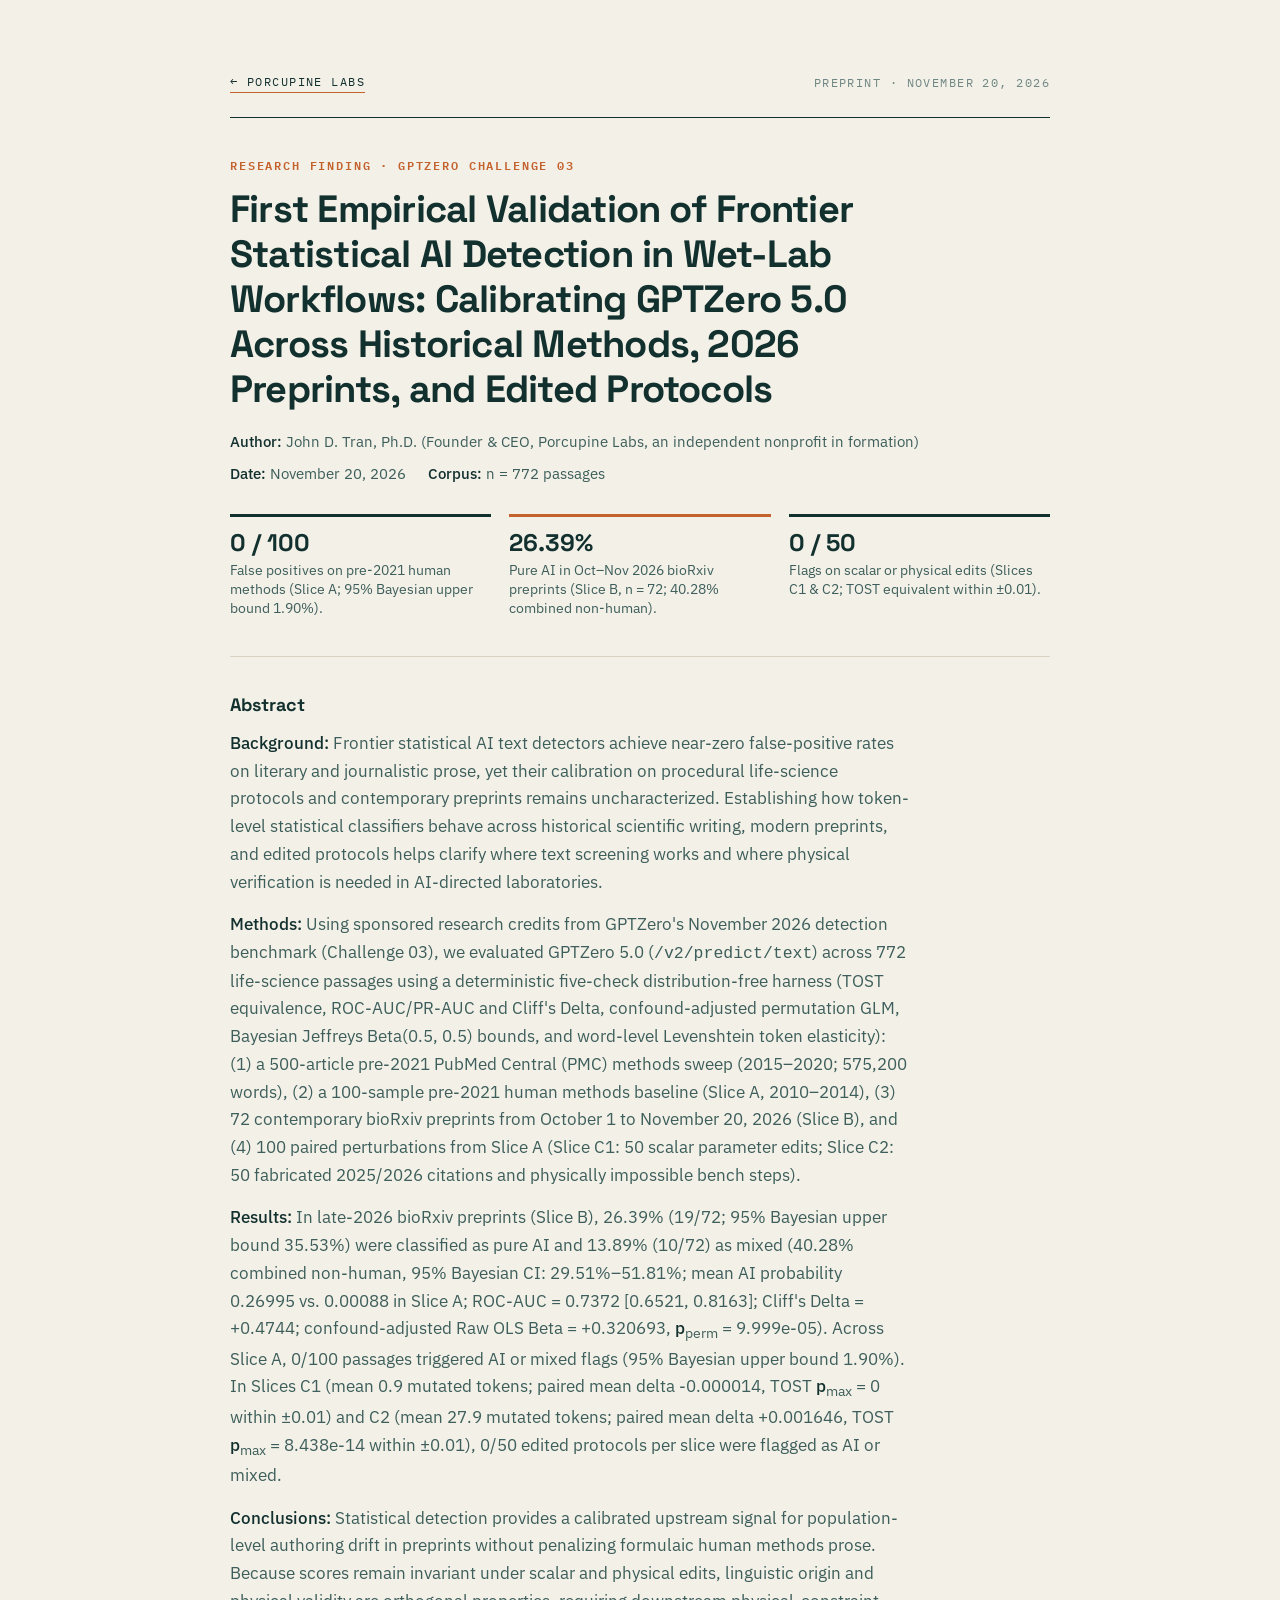
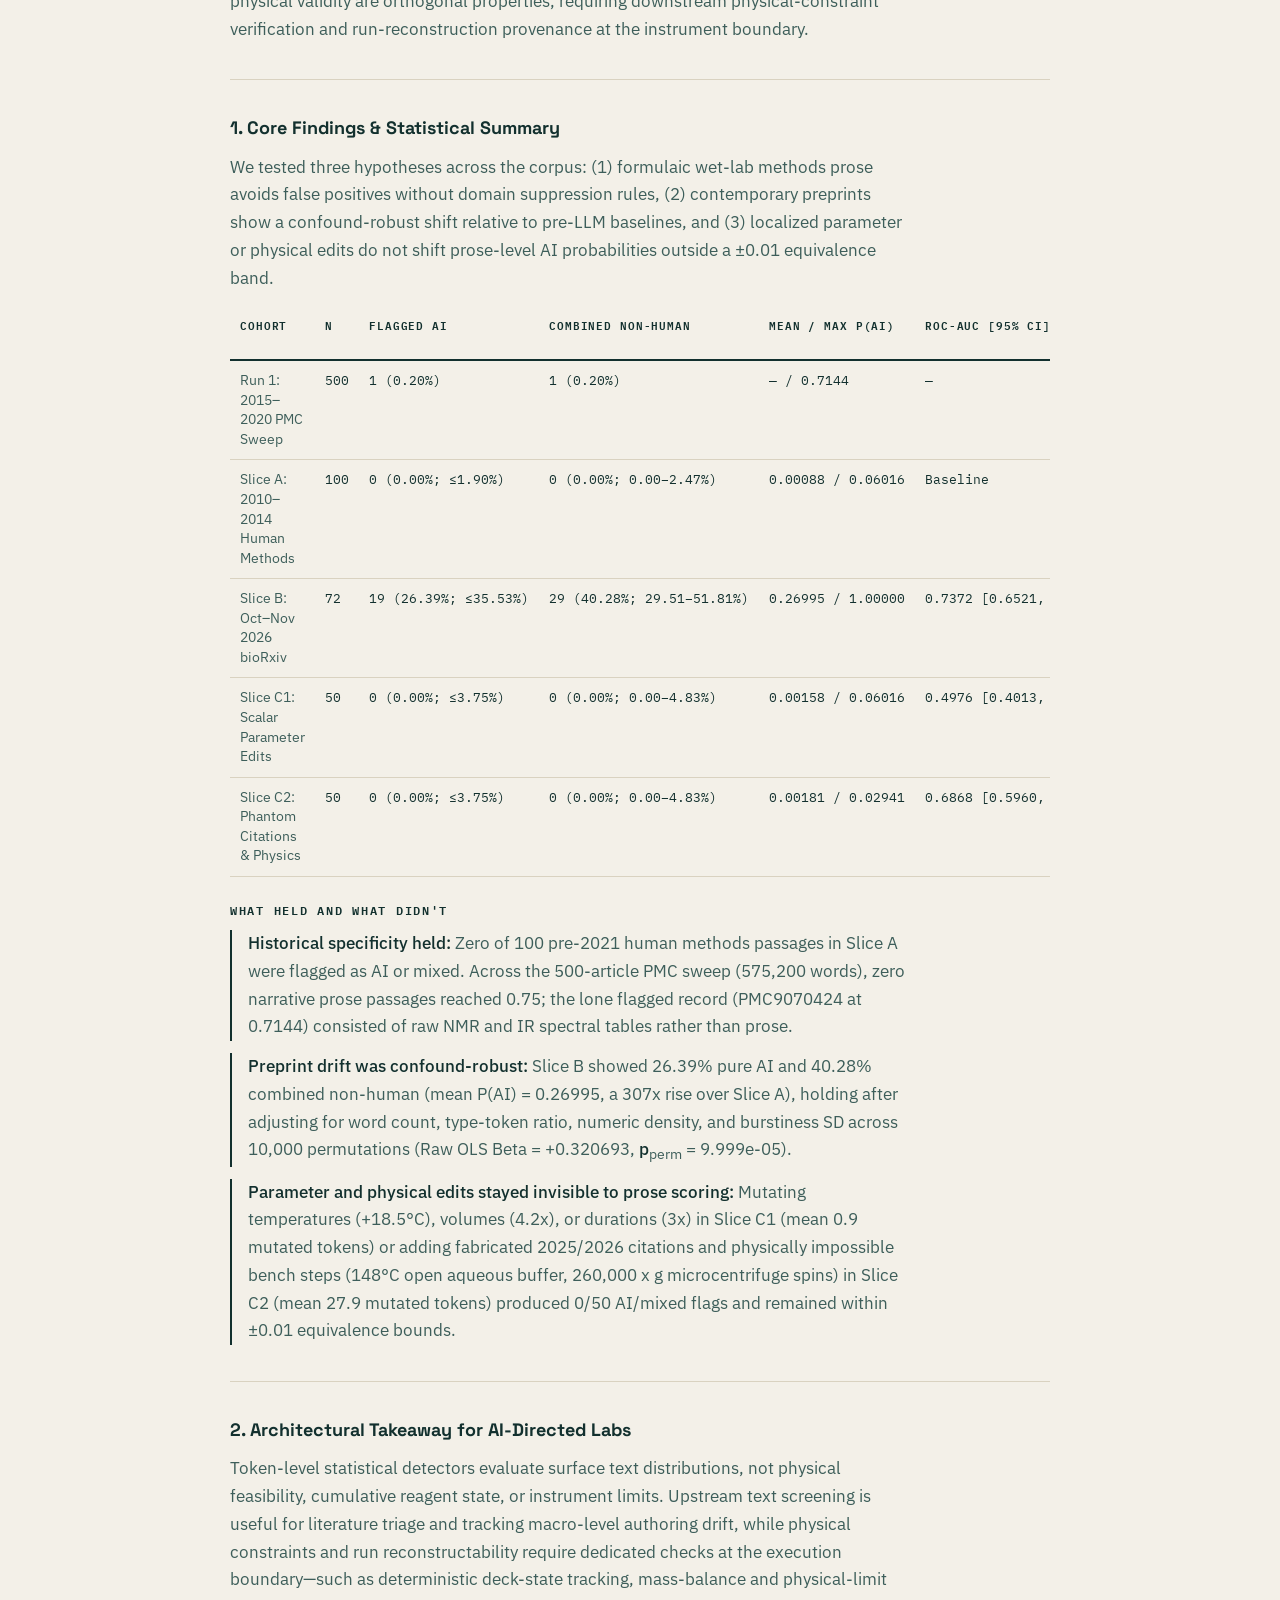
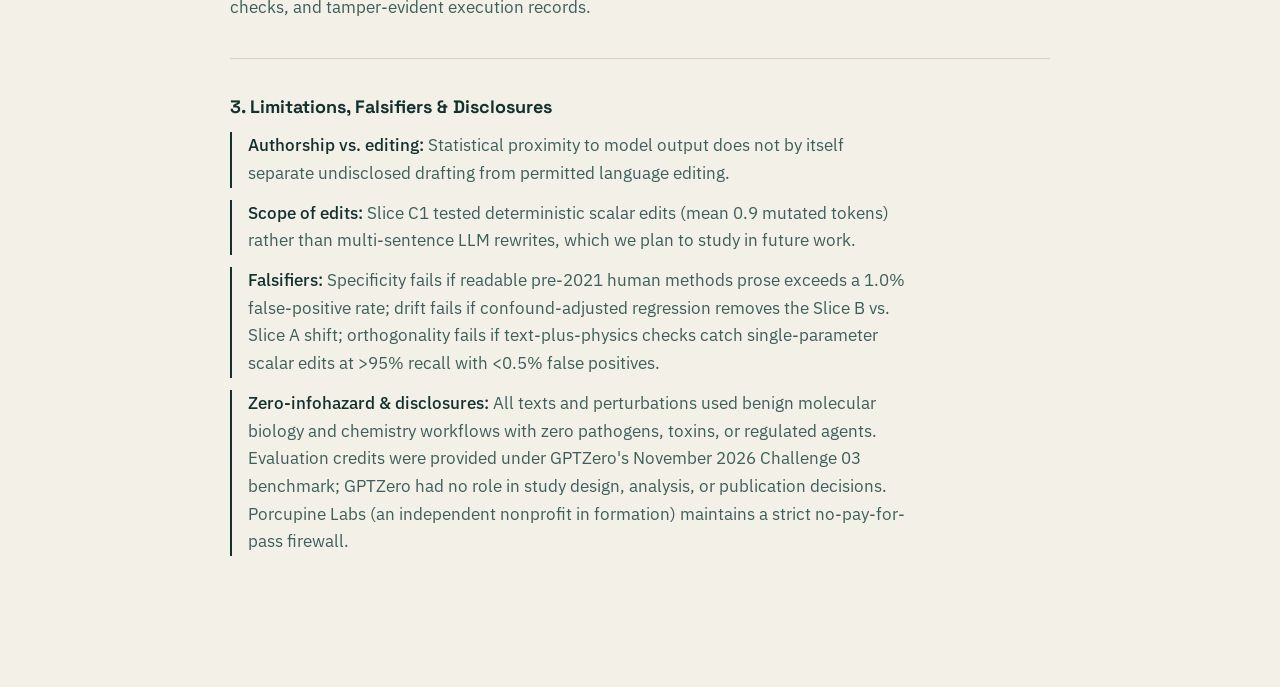
==== research/index.html @ 63c5481a "Publish dedicated /research preprint page and link from index" ====
<!doctype html>
<html lang="en">
<head>
<meta charset="utf-8">
<meta name="viewport" content="width=device-width,initial-scale=1,viewport-fit=cover">
<meta name="theme-color" content="#F3F0E8">
<link rel="canonical" href="https://porcupinelabs.org/research">
<meta property="og:type" content="article">
<meta property="og:site_name" content="Porcupine Labs">
<meta property="og:title" content="First Empirical Validation of Frontier Statistical AI Detection in Wet-Lab Workflows — Porcupine Labs">
<meta property="og:url" content="https://porcupinelabs.org/research">
<meta property="og:description" content="Calibrating GPTZero 5.0 across historical wet-lab methods, late-2026 bioRxiv preprints, and parameter-edited protocols (n = 772).">
<meta name="twitter:card" content="summary">
<link rel="icon" href="/favicon.svg" type="image/svg+xml">
<link rel="apple-touch-icon" href="/apple-touch-icon.png">
<title>Research Preprint — Porcupine Labs</title>
<meta name="description" content="First Empirical Validation of Frontier Statistical AI Detection in Wet-Lab Workflows: Calibrating GPTZero 5.0 Across Historical Methods, 2026 Preprints, and Edited Protocols.">
<link rel="preconnect" href="https://fonts.googleapis.com">
<link rel="preconnect" href="https://fonts.gstatic.com" crossorigin>
<link rel="stylesheet" href="https://fonts.googleapis.com/css2?family=Space+Grotesk:wght@500;700&family=IBM+Plex+Sans:wght@400;500&family=IBM+Plex+Mono:wght@400;600&display=swap">
<style>
:root{
  --bg:#F3F0E8; --ink:#12302E; --muted:#3D5E5A; --subtle:#6F8783;
  --rule:#D9D2C0; --rule-strong:#12302E; --quill:#C4622D;
  --mark:#12302E; --mark-lt:#265A55;
  --display:"Space Grotesk",system-ui,sans-serif;
  --body:"IBM Plex Sans",system-ui,-apple-system,"Helvetica Neue",sans-serif;
  --mono:"IBM Plex Mono",ui-monospace,SFMono-Regular,Menlo,monospace;
  color-scheme:light;
}
*{box-sizing:border-box;margin:0;padding:0}
body{
  background:var(--bg);color:var(--ink);font-family:var(--body);
  font-size:16.5px;line-height:1.68;-webkit-font-smoothing:antialiased;
  padding-left:max(24px,env(safe-area-inset-left,0px));
  padding-right:max(24px,env(safe-area-inset-right,0px));
}
.container{max-width:820px;margin-inline:auto;padding-block:clamp(44px,7vw,72px) 96px}
.topbar{
  display:flex;justify-content:space-between;align-items:center;gap:16px;
  padding-bottom:24px;border-bottom:1px solid var(--rule-strong);
  font-family:var(--mono);font-size:12px;letter-spacing:.12em;text-transform:uppercase;
}
.topbar a{color:var(--ink);text-decoration:none;border-bottom:1px solid var(--quill)}
.topbar span{color:var(--subtle)}
.paper-head{padding-block:38px;border-bottom:1px solid var(--rule)}
.kicker{
  font-family:var(--mono);font-size:11.5px;font-weight:600;letter-spacing:.16em;
  text-transform:uppercase;color:var(--quill);margin-bottom:12px;
}
h1{
  font-family:var(--display);font-weight:700;font-size:clamp(26px,4.2vw,38px);
  line-height:1.18;letter-spacing:-.02em;color:var(--ink);max-width:28ch;
}
.meta{
  margin-top:18px;display:flex;flex-wrap:wrap;gap:8px 22px;
  font-size:14.5px;color:var(--muted);
}
.meta b{font-weight:500;color:var(--ink)}
.kpis{
  display:grid;grid-template-columns:repeat(3,minmax(0,1fr));gap:18px;
  margin-top:28px;
}
.kpi{border-top:3px solid var(--mark);padding-top:12px}
.kpi.accent{border-top-color:var(--quill)}
.kpi .val{
  font-family:var(--display);font-weight:700;font-size:24px;line-height:1.15;color:var(--ink);
}
.kpi .lbl{margin-top:4px;font-size:13.5px;line-height:1.4;color:var(--muted)}
section{padding-block:36px;border-bottom:1px solid var(--rule)}
section:last-of-type{border-bottom:0}
h2{
  font-family:var(--display);font-weight:700;font-size:18px;
  line-height:1.3;color:var(--ink);margin-bottom:14px;
}
h3{
  font-family:var(--mono);font-size:11.5px;font-weight:600;letter-spacing:.15em;
  text-transform:uppercase;color:var(--ink);margin:24px 0 10px;
}
p{color:var(--muted);margin-bottom:15px;max-width:68ch}
p:last-child{margin-bottom:0}
em{font-style:normal;color:var(--ink);font-weight:500}
a{color:var(--ink);text-decoration:none;border-bottom:1px solid var(--quill)}
ul.clean{list-style:none;display:grid;gap:12px;margin-top:8px}
ul.clean li{padding-left:16px;border-left:2px solid var(--rule-strong);color:var(--muted);max-width:68ch}
ul.clean b{color:var(--ink);font-weight:500}
.table-wrap{overflow-x:auto;margin-top:14px}
table{width:100%;border-collapse:collapse;font-size:13.5px;line-height:1.45}
th,td{text-align:left;padding:10px 10px;border-bottom:1px solid var(--rule);vertical-align:top}
th{
  font-family:var(--mono);font-size:11px;font-weight:600;letter-spacing:.08em;
  text-transform:uppercase;color:var(--ink);border-bottom:2px solid var(--rule-strong);
}
td{color:var(--muted)}
.num{font-family:var(--mono);font-size:12.5px;color:var(--ink);white-space:nowrap}
@media (max-width:680px){
  .kpis{grid-template-columns:1fr}
  .topbar{flex-direction:column;align-items:flex-start}
}
:focus-visible{outline:2px solid var(--quill);outline-offset:3px}
</style>
</head>
<body>
<div class="container">
  <div class="topbar">
    <a href="/">← Porcupine Labs</a>
    <span>Preprint · November 20, 2026</span>
  </div>

  <header class="paper-head">
    <div class="kicker">Research Finding · GPTZero Challenge 03</div>
    <h1>First Empirical Validation of Frontier Statistical AI Detection in Wet-Lab Workflows: Calibrating GPTZero 5.0 Across Historical Methods, 2026 Preprints, and Edited Protocols</h1>
    <div class="meta">
      <span><b>Author:</b> John D. Tran, Ph.D. (Founder &amp; CEO, Porcupine Labs, an independent nonprofit in formation)</span>
      <span><b>Date:</b> November 20, 2026</span>
      <span><b>Corpus:</b> n = 772 passages</span>
    </div>

    <div class="kpis">
      <div class="kpi">
        <div class="val">0 / 100</div>
        <div class="lbl">False positives on pre-2021 human methods (Slice A; 95% Bayesian upper bound 1.90%).</div>
      </div>
      <div class="kpi accent">
        <div class="val">26.39%</div>
        <div class="lbl">Pure AI in Oct–Nov 2026 bioRxiv preprints (Slice B, n = 72; 40.28% combined non-human).</div>
      </div>
      <div class="kpi">
        <div class="val">0 / 50</div>
        <div class="lbl">Flags on scalar or physical edits (Slices C1 &amp; C2; TOST equivalent within ±0.01).</div>
      </div>
    </div>
  </header>

  <main>
    <section>
      <h2>Abstract</h2>
      <p><em>Background:</em> Frontier statistical AI text detectors achieve near-zero false-positive rates on literary and journalistic prose, yet their calibration on procedural life-science protocols and contemporary preprints remains uncharacterized. Establishing how token-level statistical classifiers behave across historical scientific writing, modern preprints, and edited protocols helps clarify where text screening works and where physical verification is needed in AI-directed laboratories.</p>
      <p><em>Methods:</em> Using sponsored research credits from GPTZero's November 2026 detection benchmark (Challenge 03), we evaluated GPTZero 5.0 (<code>/v2/predict/text</code>) across 772 life-science passages using a deterministic five-check distribution-free harness (TOST equivalence, ROC-AUC/PR-AUC and Cliff's Delta, confound-adjusted permutation GLM, Bayesian Jeffreys Beta(0.5, 0.5) bounds, and word-level Levenshtein token elasticity): (1) a 500-article pre-2021 PubMed Central (PMC) methods sweep (2015–2020; 575,200 words), (2) a 100-sample pre-2021 human methods baseline (Slice A, 2010–2014), (3) 72 contemporary bioRxiv preprints from October 1 to November 20, 2026 (Slice B), and (4) 100 paired perturbations from Slice A (Slice C1: 50 scalar parameter edits; Slice C2: 50 fabricated 2025/2026 citations and physically impossible bench steps).</p>
      <p><em>Results:</em> In late-2026 bioRxiv preprints (Slice B), 26.39% (19/72; 95% Bayesian upper bound 35.53%) were classified as pure AI and 13.89% (10/72) as mixed (40.28% combined non-human, 95% Bayesian CI: 29.51%–51.81%; mean AI probability 0.26995 vs. 0.00088 in Slice A; ROC-AUC = 0.7372 [0.6521, 0.8163]; Cliff's Delta = +0.4744; confound-adjusted Raw OLS Beta = +0.320693, <em>p</em><sub>perm</sub> = 9.999e-05). Across Slice A, 0/100 passages triggered AI or mixed flags (95% Bayesian upper bound 1.90%). In Slices C1 (mean 0.9 mutated tokens; paired mean delta -0.000014, TOST <em>p</em><sub>max</sub> = 0 within ±0.01) and C2 (mean 27.9 mutated tokens; paired mean delta +0.001646, TOST <em>p</em><sub>max</sub> = 8.438e-14 within ±0.01), 0/50 edited protocols per slice were flagged as AI or mixed.</p>
      <p><em>Conclusions:</em> Statistical detection provides a calibrated upstream signal for population-level authoring drift in preprints without penalizing formulaic human methods prose. Because scores remain invariant under scalar and physical edits, linguistic origin and physical validity are orthogonal properties, requiring downstream physical-constraint verification and run-reconstruction provenance at the instrument boundary.</p>
    </section>

    <section>
      <h2>1. Core Findings &amp; Statistical Summary</h2>
      <p>We tested three hypotheses across the corpus: (1) formulaic wet-lab methods prose avoids false positives without domain suppression rules, (2) contemporary preprints show a confound-robust shift relative to pre-LLM baselines, and (3) localized parameter or physical edits do not shift prose-level AI probabilities outside a ±0.01 equivalence band.</p>

      <div class="table-wrap">
        <table>
          <thead>
            <tr>
              <th>Cohort</th>
              <th>n</th>
              <th>Flagged AI</th>
              <th>Combined Non-Human</th>
              <th>Mean / Max P(AI)</th>
              <th>ROC-AUC [95% CI]</th>
              <th>Cliff's Delta</th>
              <th>TOST (±0.01)</th>
            </tr>
          </thead>
          <tbody>
            <tr>
              <td>Run 1: 2015–2020 PMC Sweep</td>
              <td class="num">500</td>
              <td class="num">1 (0.20%)</td>
              <td class="num">1 (0.20%)</td>
              <td class="num">— / 0.7144</td>
              <td class="num">—</td>
              <td class="num">—</td>
              <td class="num">—</td>
            </tr>
            <tr>
              <td>Slice A: 2010–2014 Human Methods</td>
              <td class="num">100</td>
              <td class="num">0 (0.00%; ≤1.90%)</td>
              <td class="num">0 (0.00%; 0.00–2.47%)</td>
              <td class="num">0.00088 / 0.06016</td>
              <td class="num">Baseline</td>
              <td class="num">Baseline</td>
              <td class="num">Baseline</td>
            </tr>
            <tr>
              <td>Slice B: Oct–Nov 2026 bioRxiv</td>
              <td class="num">72</td>
              <td class="num">19 (26.39%; ≤35.53%)</td>
              <td class="num">29 (40.28%; 29.51–51.81%)</td>
              <td class="num">0.26995 / 1.00000</td>
              <td class="num">0.7372 [0.6521, 0.8163]</td>
              <td class="num">+0.4744</td>
              <td class="num">—</td>
            </tr>
            <tr>
              <td>Slice C1: Scalar Parameter Edits</td>
              <td class="num">50</td>
              <td class="num">0 (0.00%; ≤3.75%)</td>
              <td class="num">0 (0.00%; 0.00–4.83%)</td>
              <td class="num">0.00158 / 0.06016</td>
              <td class="num">0.4976 [0.4013, 0.5984]</td>
              <td class="num">-0.0048</td>
              <td class="num">p<sub>max</sub> = 0 (True)</td>
            </tr>
            <tr>
              <td>Slice C2: Phantom Citations &amp; Physics</td>
              <td class="num">50</td>
              <td class="num">0 (0.00%; ≤3.75%)</td>
              <td class="num">0 (0.00%; 0.00–4.83%)</td>
              <td class="num">0.00181 / 0.02941</td>
              <td class="num">0.6868 [0.5960, 0.7696]</td>
              <td class="num">+0.3736</td>
              <td class="num">8.438e-14 (True)</td>
            </tr>
          </tbody>
        </table>
      </div>

      <h3>What held and what didn't</h3>
      <ul class="clean">
        <li><b>Historical specificity held:</b> Zero of 100 pre-2021 human methods passages in Slice A were flagged as AI or mixed. Across the 500-article PMC sweep (575,200 words), zero narrative prose passages reached 0.75; the lone flagged record (PMC9070424 at 0.7144) consisted of raw NMR and IR spectral tables rather than prose.</li>
        <li><b>Preprint drift was confound-robust:</b> Slice B showed 26.39% pure AI and 40.28% combined non-human (mean P(AI) = 0.26995, a 307x rise over Slice A), holding after adjusting for word count, type-token ratio, numeric density, and burstiness SD across 10,000 permutations (Raw OLS Beta = +0.320693, <em>p</em><sub>perm</sub> = 9.999e-05).</li>
        <li><b>Parameter and physical edits stayed invisible to prose scoring:</b> Mutating temperatures (+18.5°C), volumes (4.2x), or durations (3x) in Slice C1 (mean 0.9 mutated tokens) or adding fabricated 2025/2026 citations and physically impossible bench steps (148°C open aqueous buffer, 260,000 x g microcentrifuge spins) in Slice C2 (mean 27.9 mutated tokens) produced 0/50 AI/mixed flags and remained within ±0.01 equivalence bounds.</li>
      </ul>
    </section>

    <section>
      <h2>2. Architectural Takeaway for AI-Directed Labs</h2>
      <p>Token-level statistical detectors evaluate surface text distributions, not physical feasibility, cumulative reagent state, or instrument limits. Upstream text screening is useful for literature triage and tracking macro-level authoring drift, while physical constraints and run reconstructability require dedicated checks at the execution boundary—such as deterministic deck-state tracking, mass-balance and physical-limit checks, and tamper-evident execution records.</p>
    </section>

    <section>
      <h2>3. Limitations, Falsifiers &amp; Disclosures</h2>
      <ul class="clean">
        <li><b>Authorship vs. editing:</b> Statistical proximity to model output does not by itself separate undisclosed drafting from permitted language editing.</li>
        <li><b>Scope of edits:</b> Slice C1 tested deterministic scalar edits (mean 0.9 mutated tokens) rather than multi-sentence LLM rewrites, which we plan to study in future work.</li>
        <li><b>Falsifiers:</b> Specificity fails if readable pre-2021 human methods prose exceeds a 1.0% false-positive rate; drift fails if confound-adjusted regression removes the Slice B vs. Slice A shift; orthogonality fails if text-plus-physics checks catch single-parameter scalar edits at &gt;95% recall with &lt;0.5% false positives.</li>
        <li><b>Zero-infohazard &amp; disclosures:</b> All texts and perturbations used benign molecular biology and chemistry workflows with zero pathogens, toxins, or regulated agents. Evaluation credits were provided under GPTZero's November 2026 Challenge 03 benchmark; GPTZero had no role in study design, analysis, or publication decisions. Porcupine Labs (an independent nonprofit in formation) maintains a strict no-pay-for-pass firewall.</li>
      </ul>
    </section>
  </main>
</div>
</body>
</html>
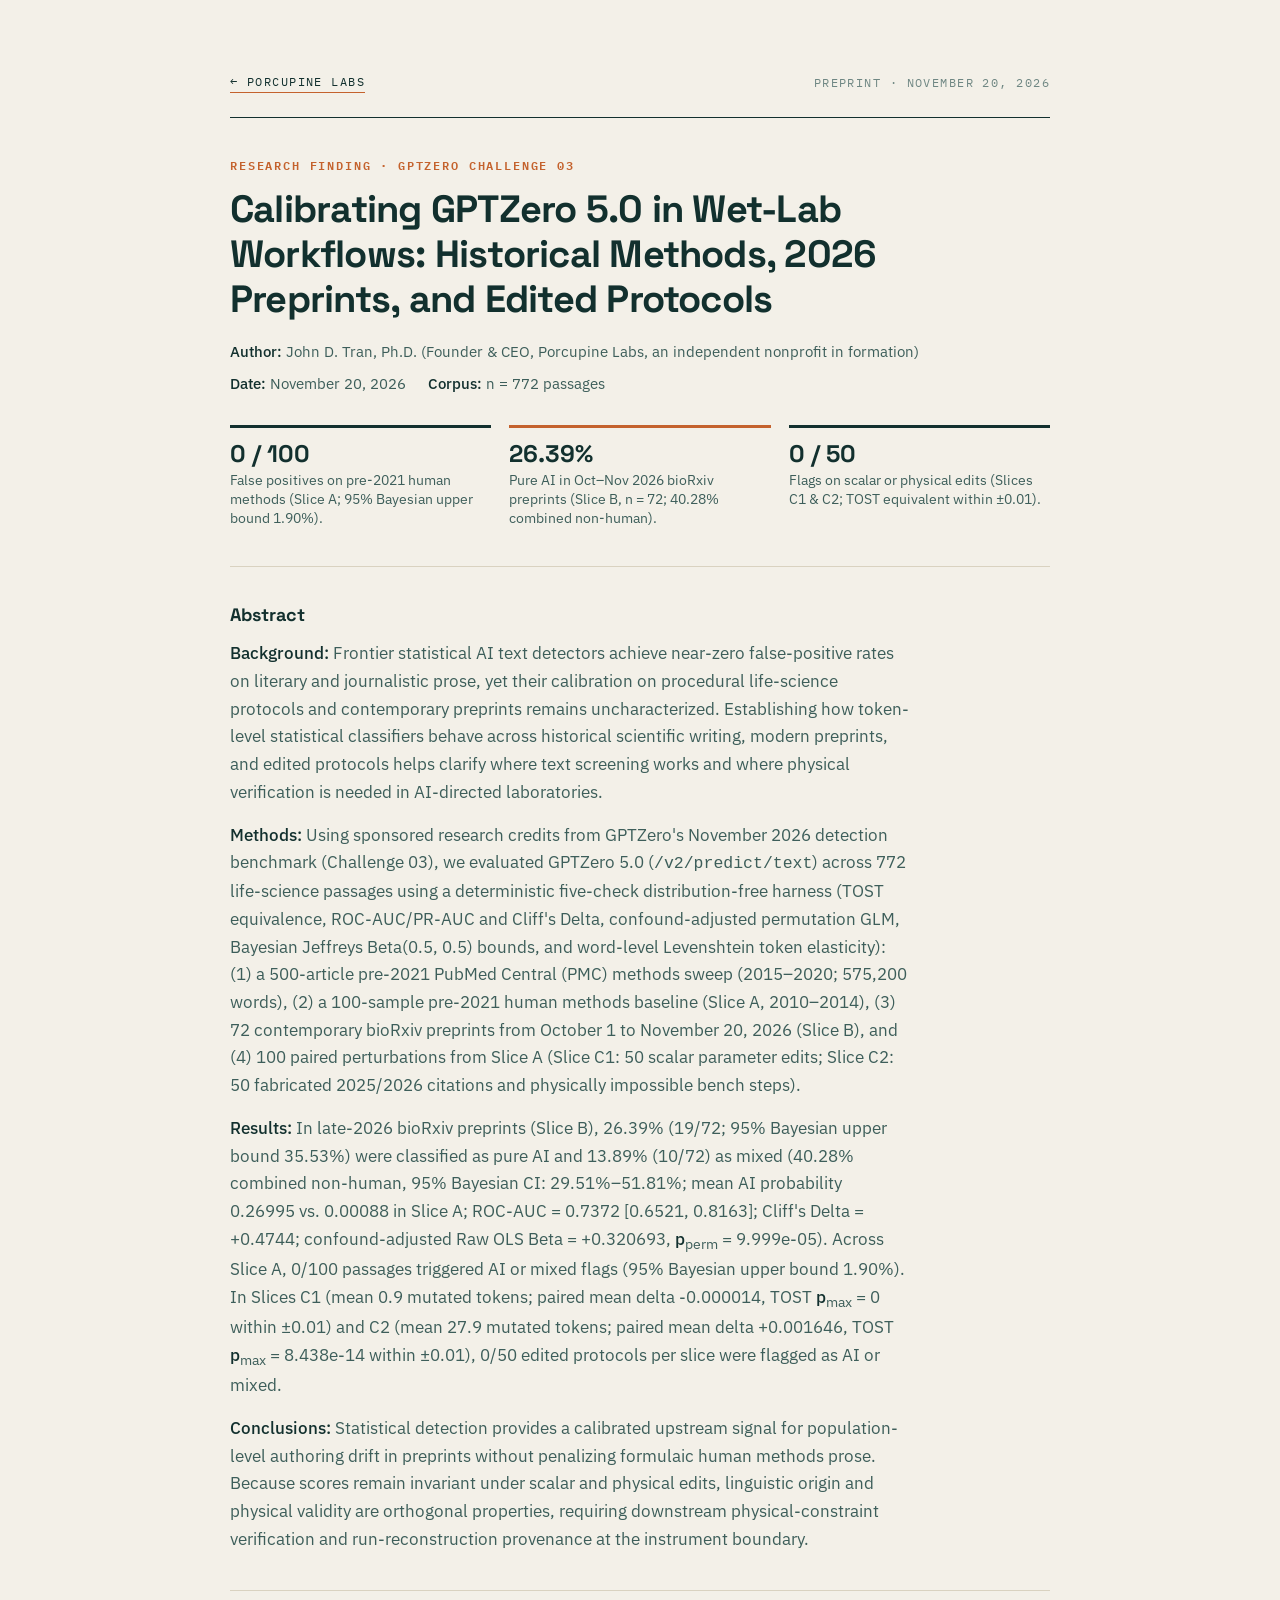
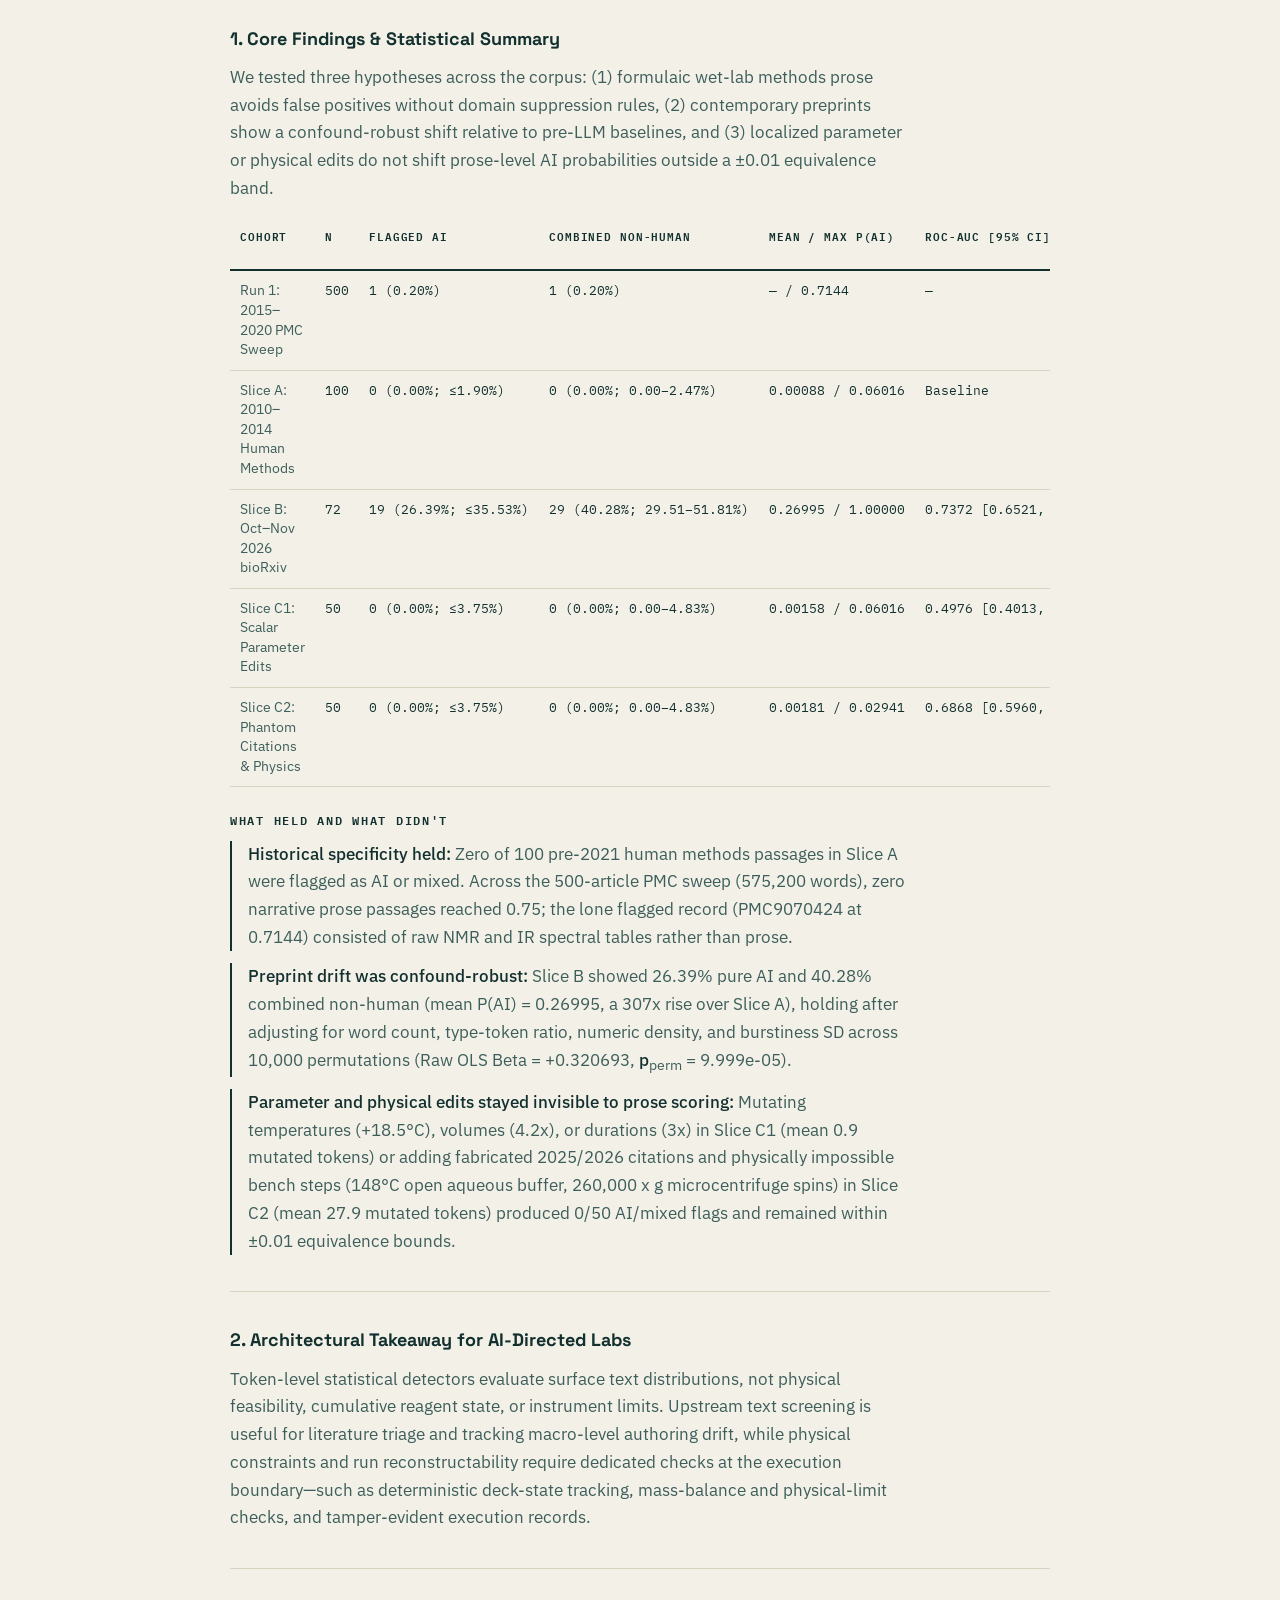
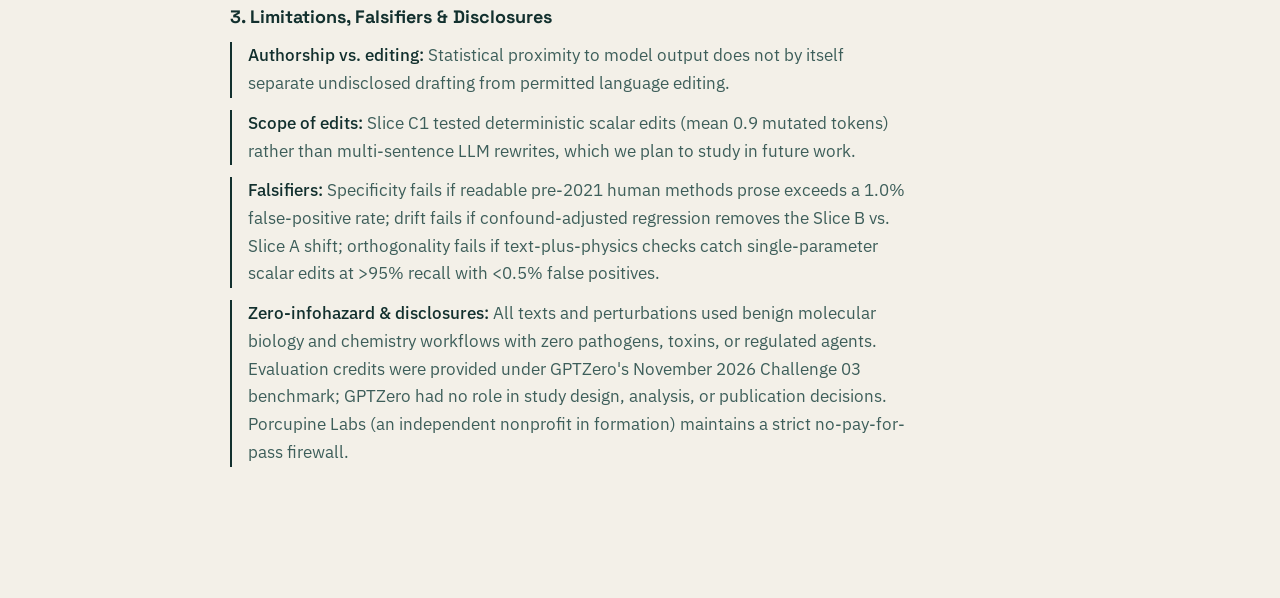
==== commit 610bf19e: "Retitle preprint, remove raw research artifacts from public site" ====
--- a/research/index.html
+++ b/research/index.html
@@ -7,14 +7,14 @@
 <link rel="canonical" href="https://porcupinelabs.org/research">
 <meta property="og:type" content="article">
 <meta property="og:site_name" content="Porcupine Labs">
-<meta property="og:title" content="First Empirical Validation of Frontier Statistical AI Detection in Wet-Lab Workflows — Porcupine Labs">
+<meta property="og:title" content="Calibrating GPTZero 5.0 in Wet-Lab Workflows — Porcupine Labs">
 <meta property="og:url" content="https://porcupinelabs.org/research">
 <meta property="og:description" content="Calibrating GPTZero 5.0 across historical wet-lab methods, late-2026 bioRxiv preprints, and parameter-edited protocols (n = 772).">
 <meta name="twitter:card" content="summary">
 <link rel="icon" href="/favicon.svg" type="image/svg+xml">
 <link rel="apple-touch-icon" href="/apple-touch-icon.png">
 <title>Research Preprint — Porcupine Labs</title>
-<meta name="description" content="First Empirical Validation of Frontier Statistical AI Detection in Wet-Lab Workflows: Calibrating GPTZero 5.0 Across Historical Methods, 2026 Preprints, and Edited Protocols.">
+<meta name="description" content="Calibrating GPTZero 5.0 in Wet-Lab Workflows: Historical Methods, 2026 Preprints, and Edited Protocols.">
 <link rel="preconnect" href="https://fonts.googleapis.com">
 <link rel="preconnect" href="https://fonts.gstatic.com" crossorigin>
 <link rel="stylesheet" href="https://fonts.googleapis.com/css2?family=Space+Grotesk:wght@500;700&family=IBM+Plex+Sans:wght@400;500&family=IBM+Plex+Mono:wght@400;600&display=swap">
@@ -109,7 +109,7 @@
 
   <header class="paper-head">
     <div class="kicker">Research Finding · GPTZero Challenge 03</div>
-    <h1>First Empirical Validation of Frontier Statistical AI Detection in Wet-Lab Workflows: Calibrating GPTZero 5.0 Across Historical Methods, 2026 Preprints, and Edited Protocols</h1>
+    <h1>Calibrating GPTZero 5.0 in Wet-Lab Workflows: Historical Methods, 2026 Preprints, and Edited Protocols</h1>
     <div class="meta">
       <span><b>Author:</b> John D. Tran, Ph.D. (Founder &amp; CEO, Porcupine Labs, an independent nonprofit in formation)</span>
       <span><b>Date:</b> November 20, 2026</span>
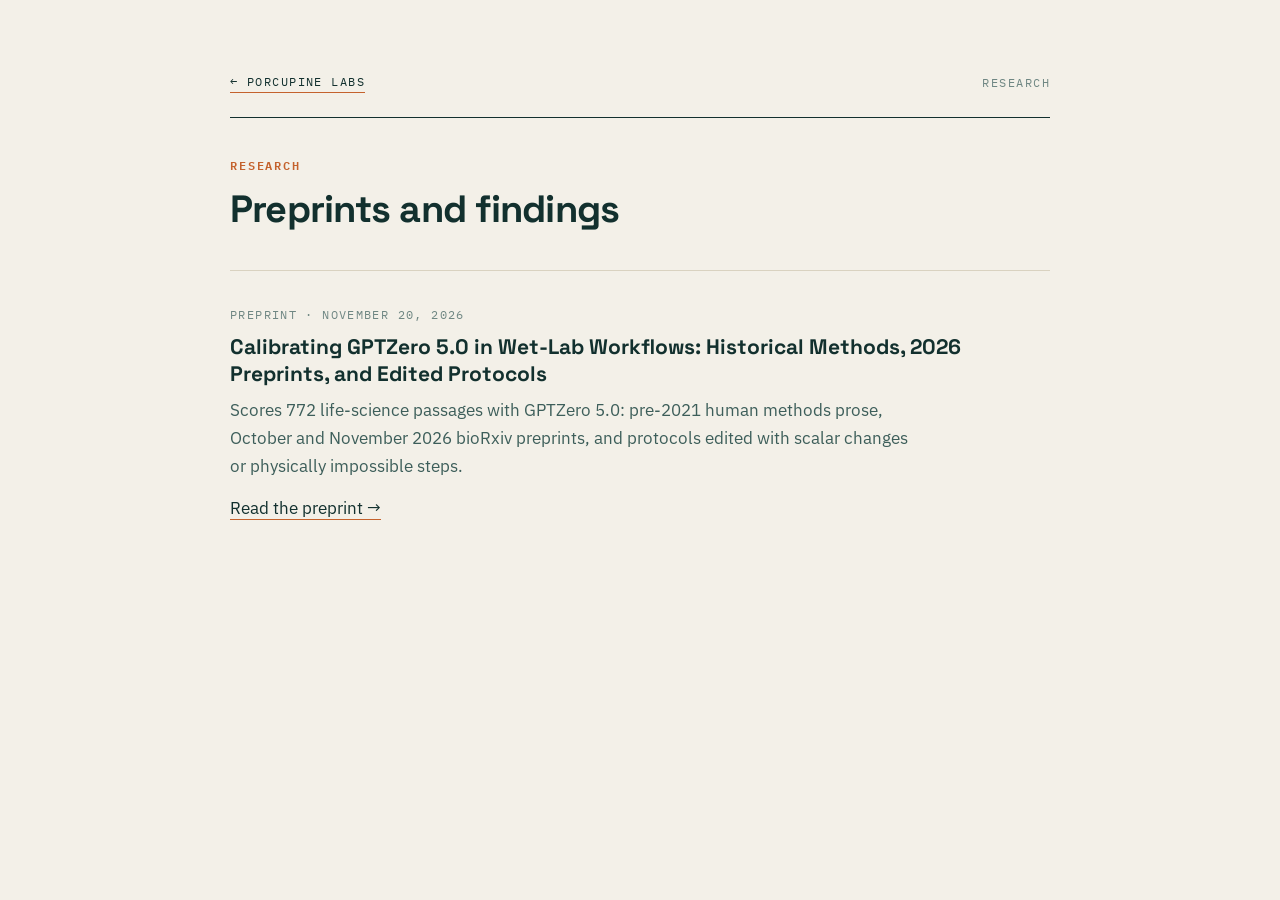
==== commit 26e6b4dd: "Give each paper its own URL, research list page, co-founder byline, remove raw artifacts" ====
--- a/research/index.html
+++ b/research/index.html
@@ -4,17 +4,17 @@
 <meta charset="utf-8">
 <meta name="viewport" content="width=device-width,initial-scale=1,viewport-fit=cover">
 <meta name="theme-color" content="#F3F0E8">
-<link rel="canonical" href="https://porcupinelabs.org/research">
-<meta property="og:type" content="article">
+<link rel="canonical" href="https://porcupinelabs.org/research/">
+<meta property="og:type" content="website">
 <meta property="og:site_name" content="Porcupine Labs">
-<meta property="og:title" content="Calibrating GPTZero 5.0 in Wet-Lab Workflows — Porcupine Labs">
-<meta property="og:url" content="https://porcupinelabs.org/research">
-<meta property="og:description" content="Calibrating GPTZero 5.0 across historical wet-lab methods, late-2026 bioRxiv preprints, and parameter-edited protocols (n = 772).">
+<meta property="og:title" content="Research — Porcupine Labs">
+<meta property="og:url" content="https://porcupinelabs.org/research/">
+<meta property="og:description" content="Preprints and research findings from Porcupine Labs.">
 <meta name="twitter:card" content="summary">
 <link rel="icon" href="/favicon.svg" type="image/svg+xml">
 <link rel="apple-touch-icon" href="/apple-touch-icon.png">
-<title>Research Preprint — Porcupine Labs</title>
-<meta name="description" content="Calibrating GPTZero 5.0 in Wet-Lab Workflows: Historical Methods, 2026 Preprints, and Edited Protocols.">
+<title>Research — Porcupine Labs</title>
+<meta name="description" content="Preprints and research findings from Porcupine Labs.">
 <link rel="preconnect" href="https://fonts.googleapis.com">
 <link rel="preconnect" href="https://fonts.gstatic.com" crossorigin>
 <link rel="stylesheet" href="https://fonts.googleapis.com/css2?family=Space+Grotesk:wght@500;700&family=IBM+Plex+Sans:wght@400;500&family=IBM+Plex+Mono:wght@400;600&display=swap">
@@ -98,144 +98,37 @@
   .topbar{flex-direction:column;align-items:flex-start}
 }
 :focus-visible{outline:2px solid var(--quill);outline-offset:3px}
+
+.paper-list{list-style:none;margin-top:8px}
+.paper-list li{padding-block:26px;border-bottom:1px solid var(--rule)}
+.paper-list li:last-child{border-bottom:0}
+.paper-list .date{font-family:var(--mono);font-size:11.5px;letter-spacing:.12em;text-transform:uppercase;color:var(--subtle)}
+.paper-list h2{font-size:21px;margin:8px 0 10px}
+.paper-list h2 a{border-bottom:0}
+.paper-list h2 a:hover{border-bottom:1px solid var(--quill)}
 </style>
 </head>
 <body>
 <div class="container">
   <div class="topbar">
     <a href="/">← Porcupine Labs</a>
-    <span>Preprint · November 20, 2026</span>
+    <span>Research</span>
   </div>
 
   <header class="paper-head">
-    <div class="kicker">Research Finding · GPTZero Challenge 03</div>
-    <h1>Calibrating GPTZero 5.0 in Wet-Lab Workflows: Historical Methods, 2026 Preprints, and Edited Protocols</h1>
-    <div class="meta">
-      <span><b>Author:</b> John D. Tran, Ph.D. (Founder &amp; CEO, Porcupine Labs, an independent nonprofit in formation)</span>
-      <span><b>Date:</b> November 20, 2026</span>
-      <span><b>Corpus:</b> n = 772 passages</span>
-    </div>
-
-    <div class="kpis">
-      <div class="kpi">
-        <div class="val">0 / 100</div>
-        <div class="lbl">False positives on pre-2021 human methods (Slice A; 95% Bayesian upper bound 1.90%).</div>
-      </div>
-      <div class="kpi accent">
-        <div class="val">26.39%</div>
-        <div class="lbl">Pure AI in Oct–Nov 2026 bioRxiv preprints (Slice B, n = 72; 40.28% combined non-human).</div>
-      </div>
-      <div class="kpi">
-        <div class="val">0 / 50</div>
-        <div class="lbl">Flags on scalar or physical edits (Slices C1 &amp; C2; TOST equivalent within ±0.01).</div>
-      </div>
-    </div>
+    <div class="kicker">Research</div>
+    <h1>Preprints and findings</h1>
   </header>
 
   <main>
-    <section>
-      <h2>Abstract</h2>
-      <p><em>Background:</em> Frontier statistical AI text detectors achieve near-zero false-positive rates on literary and journalistic prose, yet their calibration on procedural life-science protocols and contemporary preprints remains uncharacterized. Establishing how token-level statistical classifiers behave across historical scientific writing, modern preprints, and edited protocols helps clarify where text screening works and where physical verification is needed in AI-directed laboratories.</p>
-      <p><em>Methods:</em> Using sponsored research credits from GPTZero's November 2026 detection benchmark (Challenge 03), we evaluated GPTZero 5.0 (<code>/v2/predict/text</code>) across 772 life-science passages using a deterministic five-check distribution-free harness (TOST equivalence, ROC-AUC/PR-AUC and Cliff's Delta, confound-adjusted permutation GLM, Bayesian Jeffreys Beta(0.5, 0.5) bounds, and word-level Levenshtein token elasticity): (1) a 500-article pre-2021 PubMed Central (PMC) methods sweep (2015–2020; 575,200 words), (2) a 100-sample pre-2021 human methods baseline (Slice A, 2010–2014), (3) 72 contemporary bioRxiv preprints from October 1 to November 20, 2026 (Slice B), and (4) 100 paired perturbations from Slice A (Slice C1: 50 scalar parameter edits; Slice C2: 50 fabricated 2025/2026 citations and physically impossible bench steps).</p>
-      <p><em>Results:</em> In late-2026 bioRxiv preprints (Slice B), 26.39% (19/72; 95% Bayesian upper bound 35.53%) were classified as pure AI and 13.89% (10/72) as mixed (40.28% combined non-human, 95% Bayesian CI: 29.51%–51.81%; mean AI probability 0.26995 vs. 0.00088 in Slice A; ROC-AUC = 0.7372 [0.6521, 0.8163]; Cliff's Delta = +0.4744; confound-adjusted Raw OLS Beta = +0.320693, <em>p</em><sub>perm</sub> = 9.999e-05). Across Slice A, 0/100 passages triggered AI or mixed flags (95% Bayesian upper bound 1.90%). In Slices C1 (mean 0.9 mutated tokens; paired mean delta -0.000014, TOST <em>p</em><sub>max</sub> = 0 within ±0.01) and C2 (mean 27.9 mutated tokens; paired mean delta +0.001646, TOST <em>p</em><sub>max</sub> = 8.438e-14 within ±0.01), 0/50 edited protocols per slice were flagged as AI or mixed.</p>
-      <p><em>Conclusions:</em> Statistical detection provides a calibrated upstream signal for population-level authoring drift in preprints without penalizing formulaic human methods prose. Because scores remain invariant under scalar and physical edits, linguistic origin and physical validity are orthogonal properties, requiring downstream physical-constraint verification and run-reconstruction provenance at the instrument boundary.</p>
-    </section>
-
-    <section>
-      <h2>1. Core Findings &amp; Statistical Summary</h2>
-      <p>We tested three hypotheses across the corpus: (1) formulaic wet-lab methods prose avoids false positives without domain suppression rules, (2) contemporary preprints show a confound-robust shift relative to pre-LLM baselines, and (3) localized parameter or physical edits do not shift prose-level AI probabilities outside a ±0.01 equivalence band.</p>
-
-      <div class="table-wrap">
-        <table>
-          <thead>
-            <tr>
-              <th>Cohort</th>
-              <th>n</th>
-              <th>Flagged AI</th>
-              <th>Combined Non-Human</th>
-              <th>Mean / Max P(AI)</th>
-              <th>ROC-AUC [95% CI]</th>
-              <th>Cliff's Delta</th>
-              <th>TOST (±0.01)</th>
-            </tr>
-          </thead>
-          <tbody>
-            <tr>
-              <td>Run 1: 2015–2020 PMC Sweep</td>
-              <td class="num">500</td>
-              <td class="num">1 (0.20%)</td>
-              <td class="num">1 (0.20%)</td>
-              <td class="num">— / 0.7144</td>
-              <td class="num">—</td>
-              <td class="num">—</td>
-              <td class="num">—</td>
-            </tr>
-            <tr>
-              <td>Slice A: 2010–2014 Human Methods</td>
-              <td class="num">100</td>
-              <td class="num">0 (0.00%; ≤1.90%)</td>
-              <td class="num">0 (0.00%; 0.00–2.47%)</td>
-              <td class="num">0.00088 / 0.06016</td>
-              <td class="num">Baseline</td>
-              <td class="num">Baseline</td>
-              <td class="num">Baseline</td>
-            </tr>
-            <tr>
-              <td>Slice B: Oct–Nov 2026 bioRxiv</td>
-              <td class="num">72</td>
-              <td class="num">19 (26.39%; ≤35.53%)</td>
-              <td class="num">29 (40.28%; 29.51–51.81%)</td>
-              <td class="num">0.26995 / 1.00000</td>
-              <td class="num">0.7372 [0.6521, 0.8163]</td>
-              <td class="num">+0.4744</td>
-              <td class="num">—</td>
-            </tr>
-            <tr>
-              <td>Slice C1: Scalar Parameter Edits</td>
-              <td class="num">50</td>
-              <td class="num">0 (0.00%; ≤3.75%)</td>
-              <td class="num">0 (0.00%; 0.00–4.83%)</td>
-              <td class="num">0.00158 / 0.06016</td>
-              <td class="num">0.4976 [0.4013, 0.5984]</td>
-              <td class="num">-0.0048</td>
-              <td class="num">p<sub>max</sub> = 0 (True)</td>
-            </tr>
-            <tr>
-              <td>Slice C2: Phantom Citations &amp; Physics</td>
-              <td class="num">50</td>
-              <td class="num">0 (0.00%; ≤3.75%)</td>
-              <td class="num">0 (0.00%; 0.00–4.83%)</td>
-              <td class="num">0.00181 / 0.02941</td>
-              <td class="num">0.6868 [0.5960, 0.7696]</td>
-              <td class="num">+0.3736</td>
-              <td class="num">8.438e-14 (True)</td>
-            </tr>
-          </tbody>
-        </table>
-      </div>
-
-      <h3>What held and what didn't</h3>
-      <ul class="clean">
-        <li><b>Historical specificity held:</b> Zero of 100 pre-2021 human methods passages in Slice A were flagged as AI or mixed. Across the 500-article PMC sweep (575,200 words), zero narrative prose passages reached 0.75; the lone flagged record (PMC9070424 at 0.7144) consisted of raw NMR and IR spectral tables rather than prose.</li>
-        <li><b>Preprint drift was confound-robust:</b> Slice B showed 26.39% pure AI and 40.28% combined non-human (mean P(AI) = 0.26995, a 307x rise over Slice A), holding after adjusting for word count, type-token ratio, numeric density, and burstiness SD across 10,000 permutations (Raw OLS Beta = +0.320693, <em>p</em><sub>perm</sub> = 9.999e-05).</li>
-        <li><b>Parameter and physical edits stayed invisible to prose scoring:</b> Mutating temperatures (+18.5°C), volumes (4.2x), or durations (3x) in Slice C1 (mean 0.9 mutated tokens) or adding fabricated 2025/2026 citations and physically impossible bench steps (148°C open aqueous buffer, 260,000 x g microcentrifuge spins) in Slice C2 (mean 27.9 mutated tokens) produced 0/50 AI/mixed flags and remained within ±0.01 equivalence bounds.</li>
-      </ul>
-    </section>
-
-    <section>
-      <h2>2. Architectural Takeaway for AI-Directed Labs</h2>
-      <p>Token-level statistical detectors evaluate surface text distributions, not physical feasibility, cumulative reagent state, or instrument limits. Upstream text screening is useful for literature triage and tracking macro-level authoring drift, while physical constraints and run reconstructability require dedicated checks at the execution boundary—such as deterministic deck-state tracking, mass-balance and physical-limit checks, and tamper-evident execution records.</p>
-    </section>
-
-    <section>
-      <h2>3. Limitations, Falsifiers &amp; Disclosures</h2>
-      <ul class="clean">
-        <li><b>Authorship vs. editing:</b> Statistical proximity to model output does not by itself separate undisclosed drafting from permitted language editing.</li>
-        <li><b>Scope of edits:</b> Slice C1 tested deterministic scalar edits (mean 0.9 mutated tokens) rather than multi-sentence LLM rewrites, which we plan to study in future work.</li>
-        <li><b>Falsifiers:</b> Specificity fails if readable pre-2021 human methods prose exceeds a 1.0% false-positive rate; drift fails if confound-adjusted regression removes the Slice B vs. Slice A shift; orthogonality fails if text-plus-physics checks catch single-parameter scalar edits at &gt;95% recall with &lt;0.5% false positives.</li>
-        <li><b>Zero-infohazard &amp; disclosures:</b> All texts and perturbations used benign molecular biology and chemistry workflows with zero pathogens, toxins, or regulated agents. Evaluation credits were provided under GPTZero's November 2026 Challenge 03 benchmark; GPTZero had no role in study design, analysis, or publication decisions. Porcupine Labs (an independent nonprofit in formation) maintains a strict no-pay-for-pass firewall.</li>
-      </ul>
-    </section>
+    <ul class="paper-list">
+      <li>
+        <div class="date">Preprint · November 20, 2026</div>
+        <h2><a href="/research/gptzero-wetlab-calibration/">Calibrating GPTZero 5.0 in Wet-Lab Workflows: Historical Methods, 2026 Preprints, and Edited Protocols</a></h2>
+        <p>Scores 772 life-science passages with GPTZero 5.0: pre-2021 human methods prose, October and November 2026 bioRxiv preprints, and protocols edited with scalar changes or physically impossible steps.</p>
+        <p><a href="/research/gptzero-wetlab-calibration/">Read the preprint →</a></p>
+      </li>
+    </ul>
   </main>
 </div>
 </body>
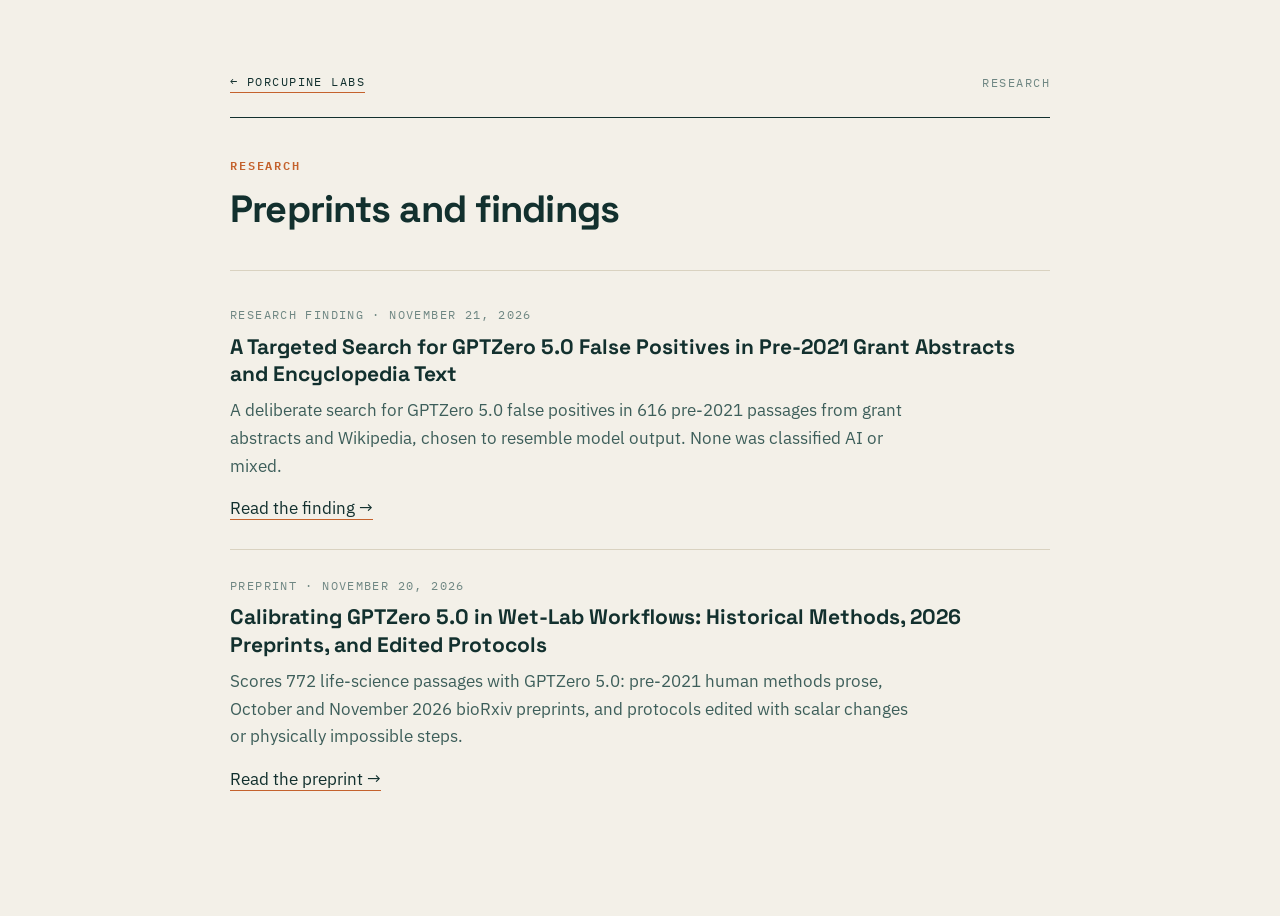
==== commit 902b1ec5: "Add GPTZero false-positive search finding" ====
--- a/research/index.html
+++ b/research/index.html
@@ -123,6 +123,12 @@
   <main>
     <ul class="paper-list">
       <li>
+        <div class="date">Research finding · November 21, 2026</div>
+        <h2><a href="/research/gptzero-false-positive-search/">A Targeted Search for GPTZero 5.0 False Positives in Pre-2021 Grant Abstracts and Encyclopedia Text</a></h2>
+        <p>A deliberate search for GPTZero 5.0 false positives in 616 pre-2021 passages from grant abstracts and Wikipedia, chosen to resemble model output. None was classified AI or mixed.</p>
+        <p><a href="/research/gptzero-false-positive-search/">Read the finding →</a></p>
+      </li>
+      <li>
         <div class="date">Preprint · November 20, 2026</div>
         <h2><a href="/research/gptzero-wetlab-calibration/">Calibrating GPTZero 5.0 in Wet-Lab Workflows: Historical Methods, 2026 Preprints, and Edited Protocols</a></h2>
         <p>Scores 772 life-science passages with GPTZero 5.0: pre-2021 human methods prose, October and November 2026 bioRxiv preprints, and protocols edited with scalar changes or physically impossible steps.</p>
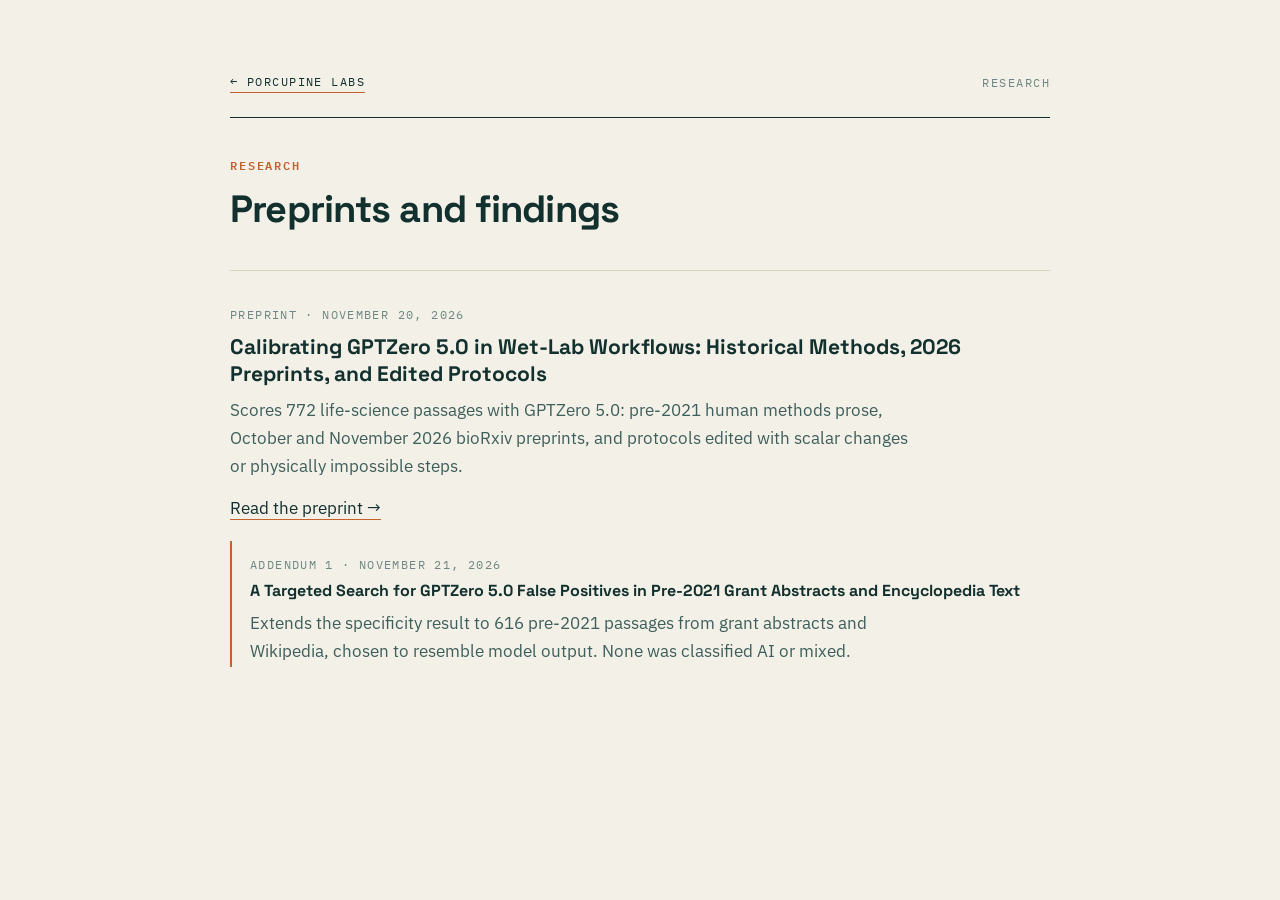
==== commit 6abf7c52: "Present false-positive search as Addendum 1 to the GPTZero calibration preprint" ====
--- a/research/index.html
+++ b/research/index.html
@@ -106,6 +106,10 @@
 .paper-list h2{font-size:21px;margin:8px 0 10px}
 .paper-list h2 a{border-bottom:0}
 .paper-list h2 a:hover{border-bottom:1px solid var(--quill)}
+.paper-list .addendum{margin-top:18px;padding:14px 0 2px 18px;border-left:2px solid var(--quill)}
+.paper-list .addendum h3{font-family:var(--display);font-size:16px;font-weight:700;letter-spacing:0;text-transform:none;margin:6px 0 8px;line-height:1.35}
+.paper-list .addendum h3 a{border-bottom:0}
+.paper-list .addendum h3 a:hover{border-bottom:1px solid var(--quill)}
 </style>
 </head>
 <body>
@@ -123,16 +127,15 @@
   <main>
     <ul class="paper-list">
       <li>
-        <div class="date">Research finding · November 21, 2026</div>
-        <h2><a href="/research/gptzero-false-positive-search/">A Targeted Search for GPTZero 5.0 False Positives in Pre-2021 Grant Abstracts and Encyclopedia Text</a></h2>
-        <p>A deliberate search for GPTZero 5.0 false positives in 616 pre-2021 passages from grant abstracts and Wikipedia, chosen to resemble model output. None was classified AI or mixed.</p>
-        <p><a href="/research/gptzero-false-positive-search/">Read the finding →</a></p>
-      </li>
-      <li>
         <div class="date">Preprint · November 20, 2026</div>
         <h2><a href="/research/gptzero-wetlab-calibration/">Calibrating GPTZero 5.0 in Wet-Lab Workflows: Historical Methods, 2026 Preprints, and Edited Protocols</a></h2>
         <p>Scores 772 life-science passages with GPTZero 5.0: pre-2021 human methods prose, October and November 2026 bioRxiv preprints, and protocols edited with scalar changes or physically impossible steps.</p>
         <p><a href="/research/gptzero-wetlab-calibration/">Read the preprint →</a></p>
+        <div class="addendum">
+          <div class="date">Addendum 1 · November 21, 2026</div>
+          <h3><a href="/research/gptzero-false-positive-search/">A Targeted Search for GPTZero 5.0 False Positives in Pre-2021 Grant Abstracts and Encyclopedia Text</a></h3>
+          <p>Extends the specificity result to 616 pre-2021 passages from grant abstracts and Wikipedia, chosen to resemble model output. None was classified AI or mixed.</p>
+        </div>
       </li>
     </ul>
   </main>
